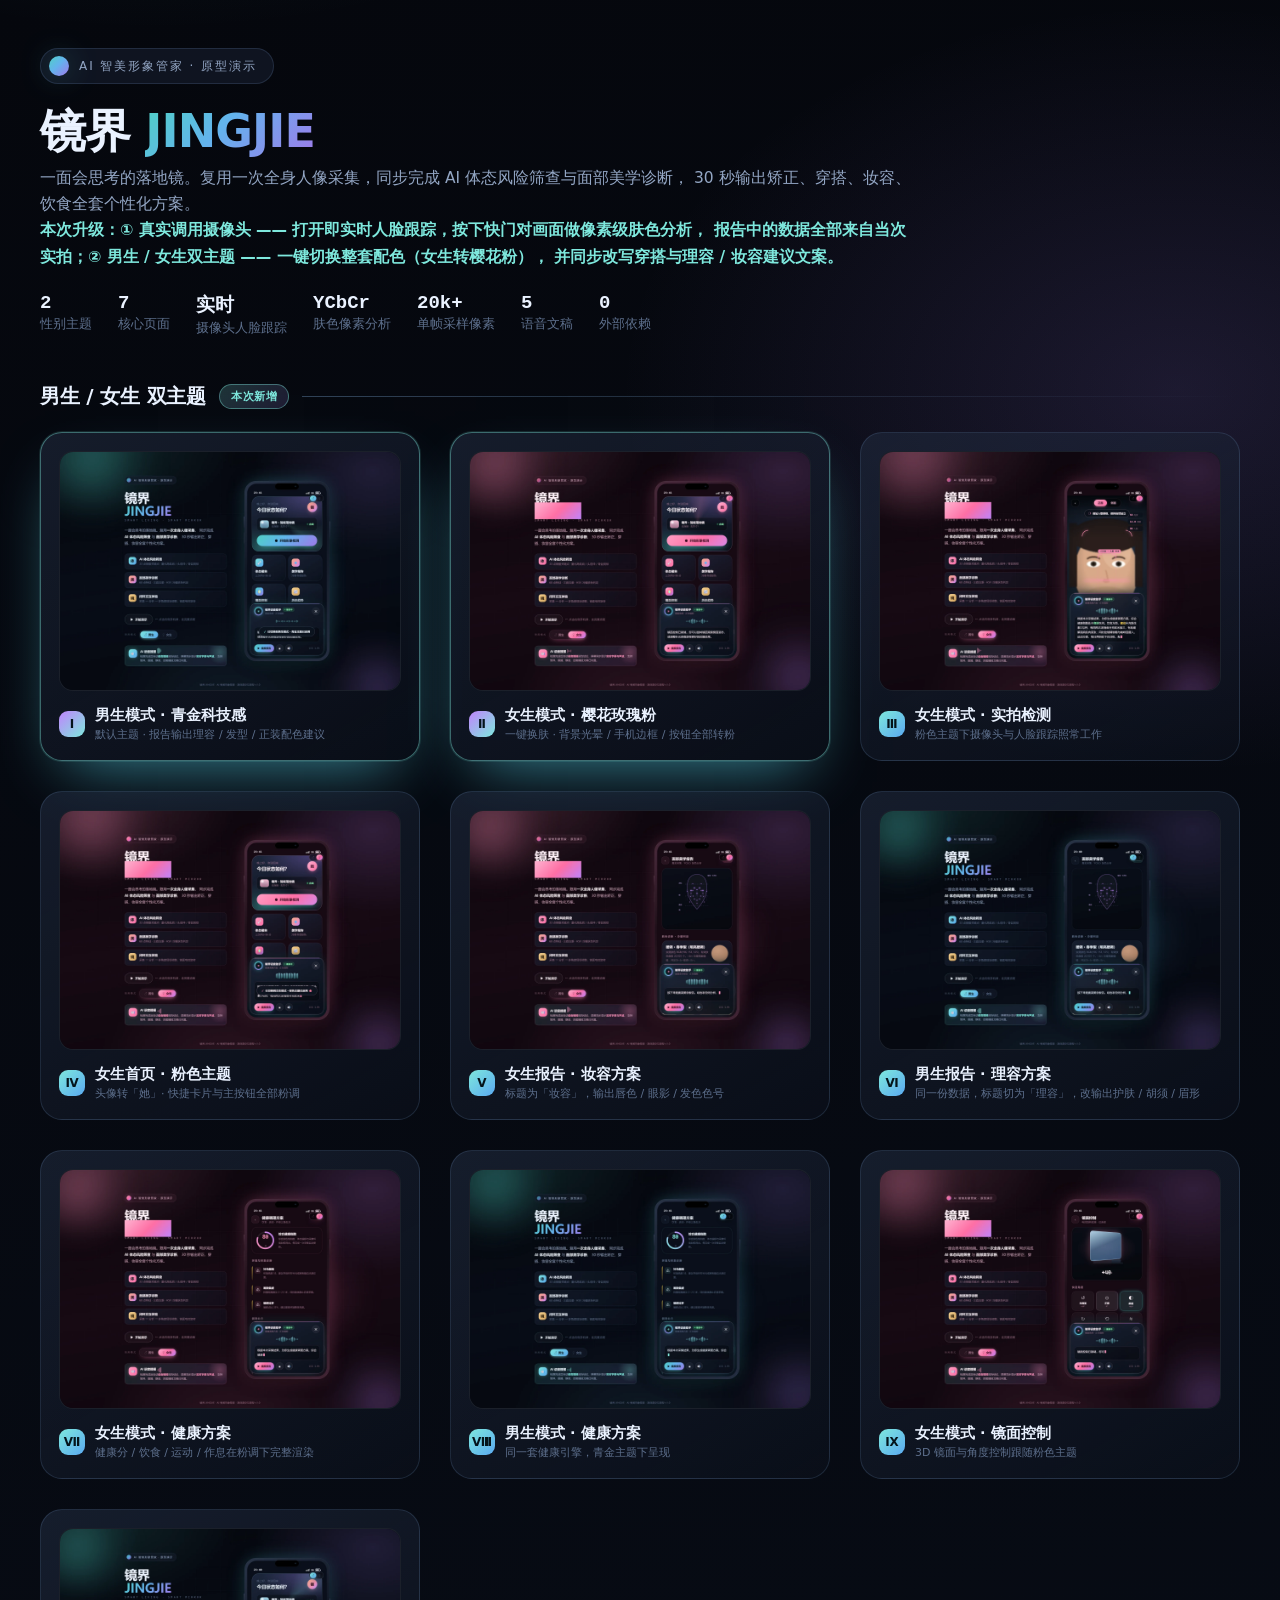
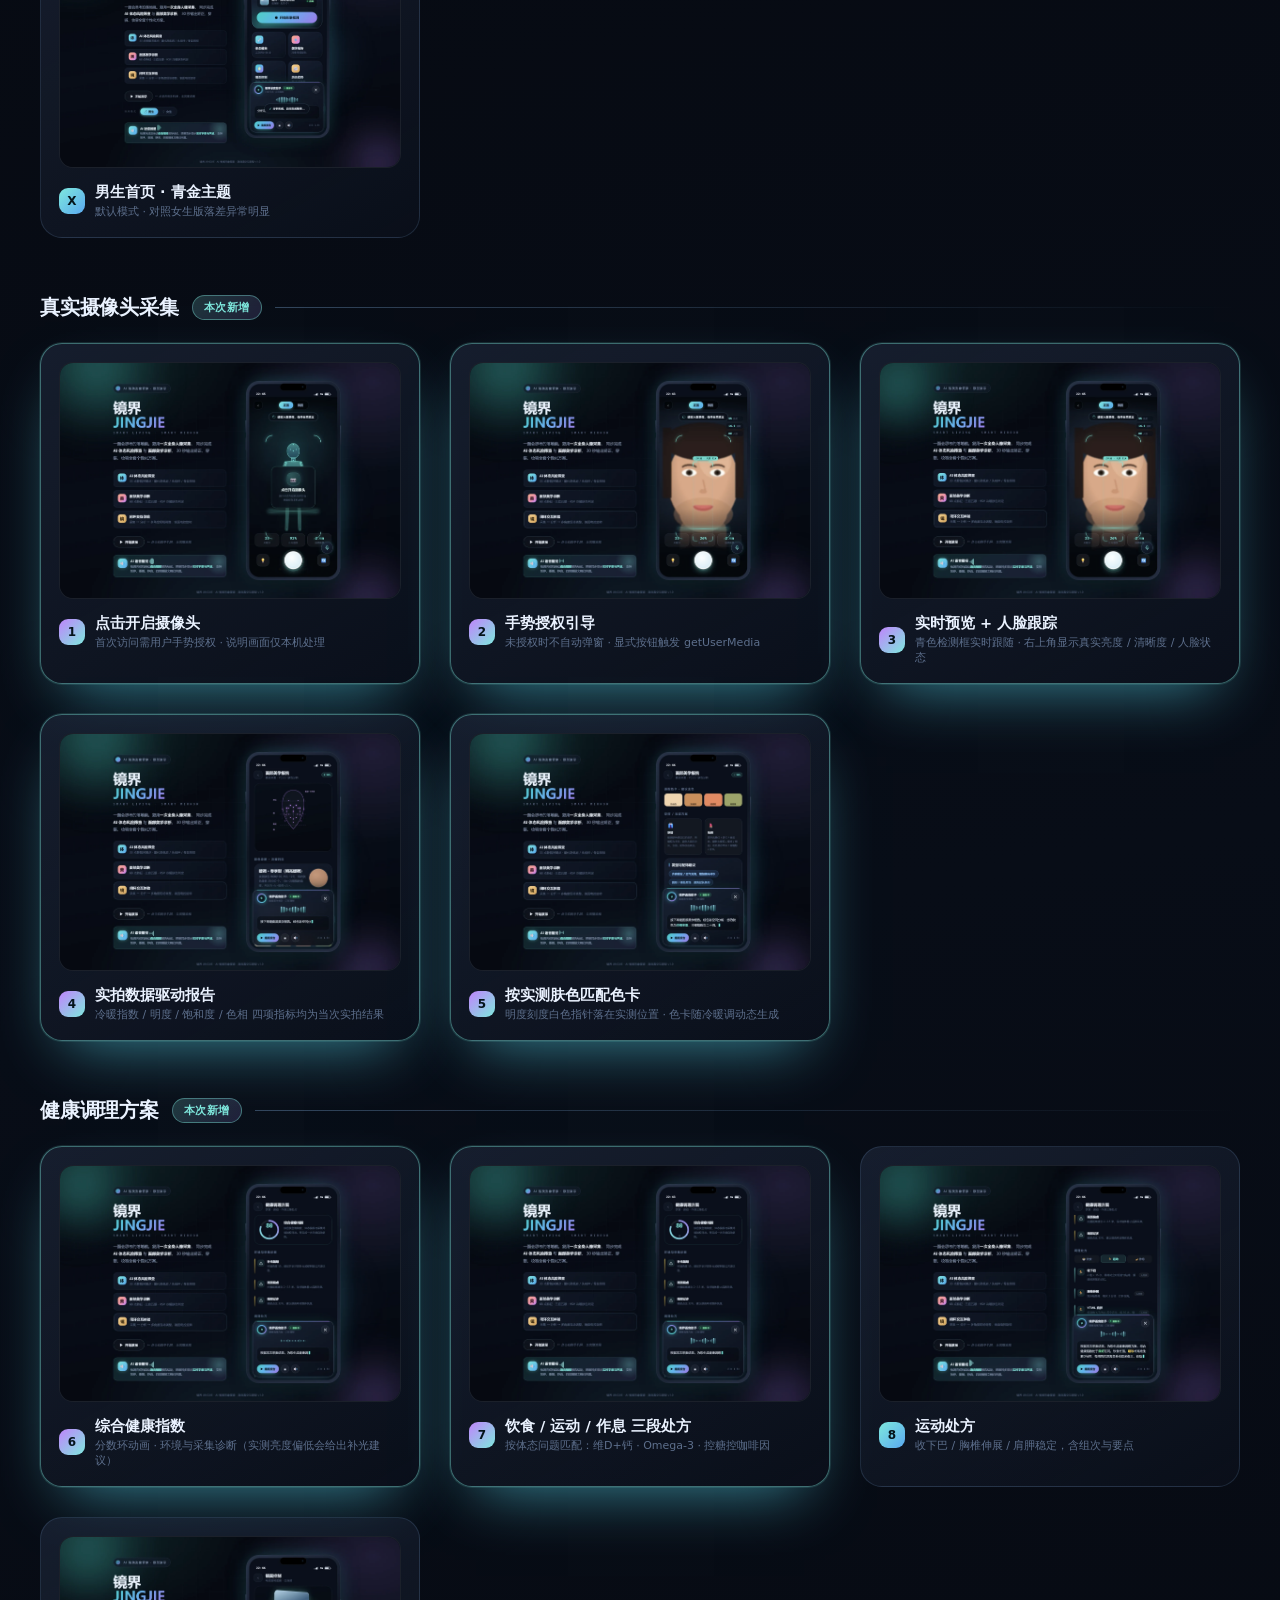
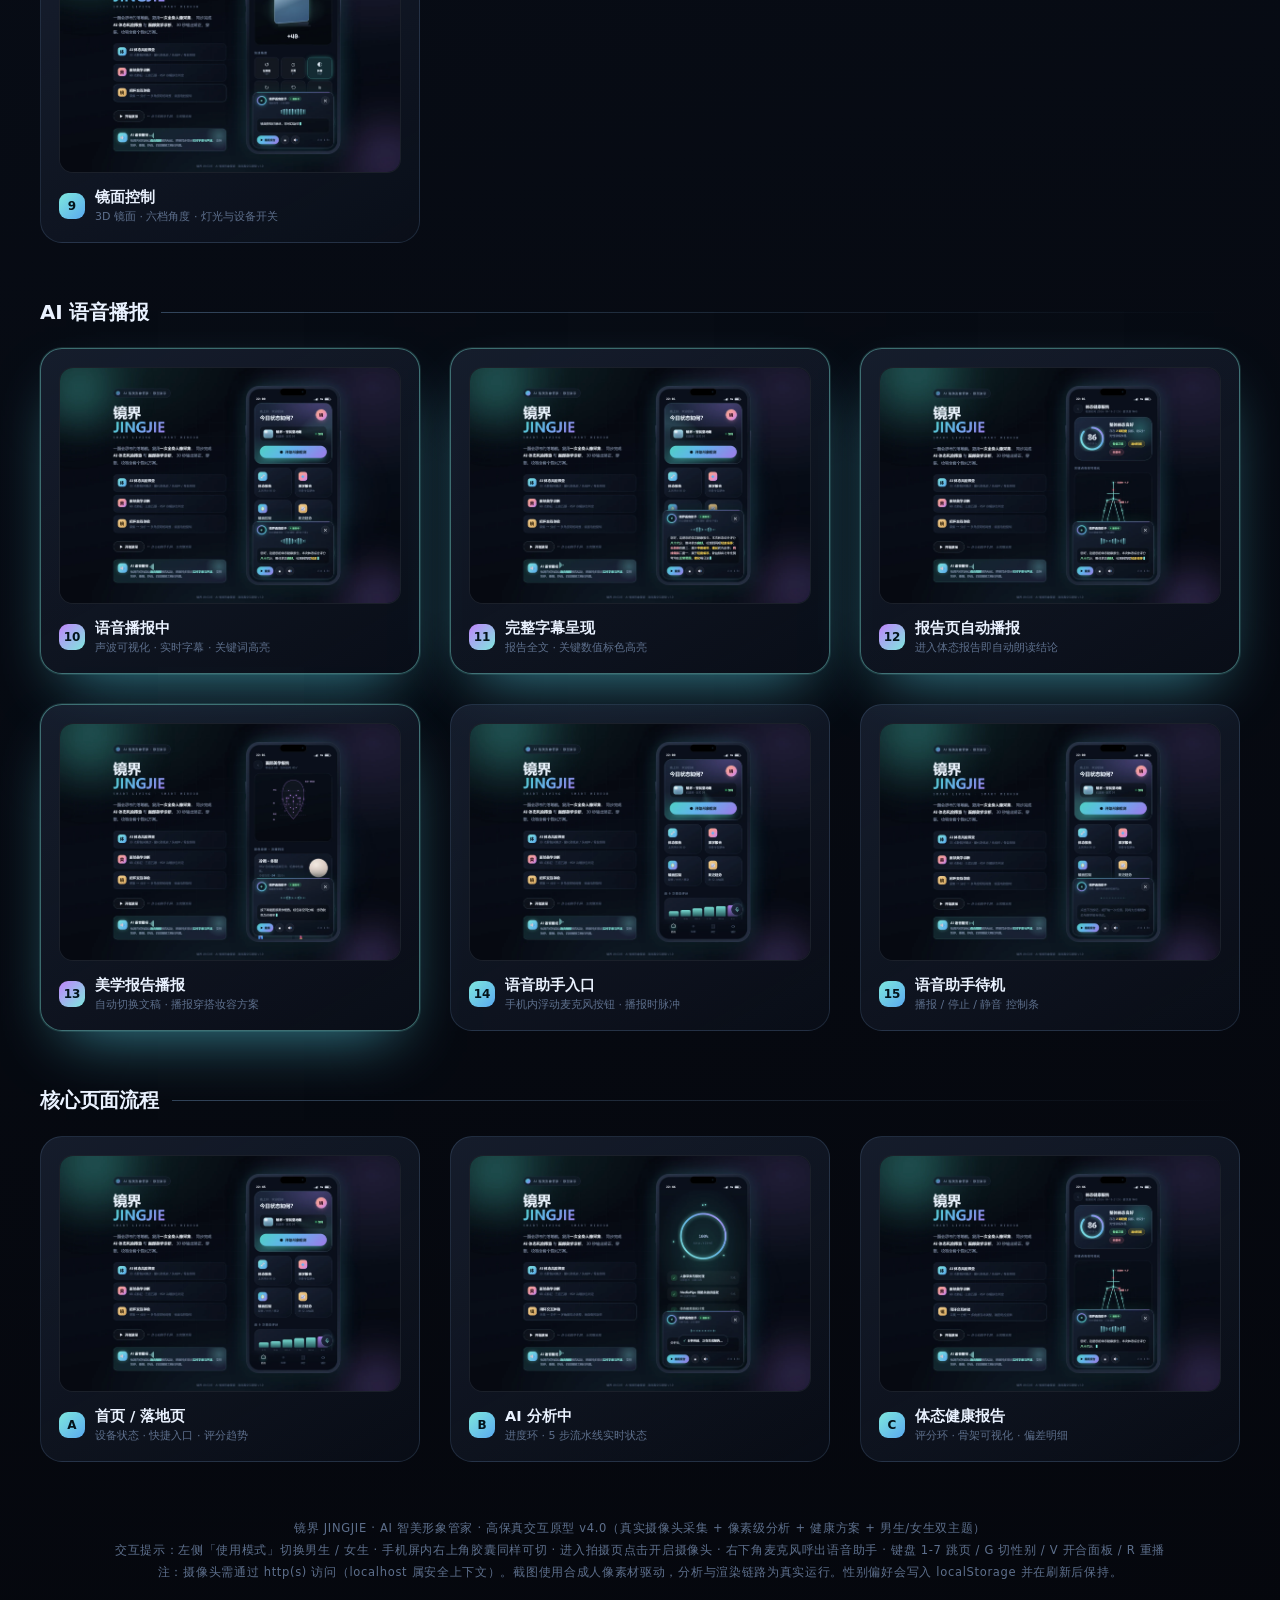
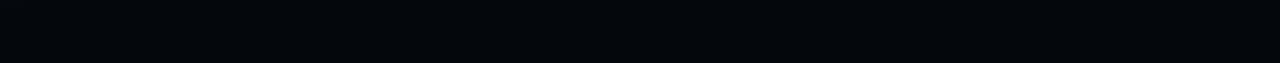
==== gallery.html @ ba822d3a "docs: 演示截图总览与无头测试素材 - 新增 gallery.html 演示截图总览页（含双主题板块） - 收录 28 张 WebP 演示截图（1445x1000 / 1600x1120，q88 " ====
<!DOCTYPE html>
<html lang="zh-CN">
<head>
<meta charset="UTF-8">
<title>镜界 JINGJIE · 演示原型总览</title>
<style>
  :root{
    --bg:#05070d; --surf:rgba(20,27,42,.7); --bd:rgba(150,200,255,.14);
    --txt:#eaf2ff; --dim:#93a6c4; --mute:#5d6f8c;
  }
  *{margin:0;padding:0;box-sizing:border-box}
  body{
    font-family:"PingFang SC","HarmonyOS Sans SC","Microsoft YaHei",system-ui,sans-serif;
    background:
      radial-gradient(1100px 700px at 12% -8%, rgba(79,209,197,.14), transparent 60%),
      radial-gradient(900px 620px at 92% 8%, rgba(159,122,234,.15), transparent 62%),
      linear-gradient(170deg,#05070d,#080d17 52%,#05070d);
    color:var(--txt); min-height:100vh; padding:48px 40px 80px;
    -webkit-font-smoothing:antialiased;
  }
  header{max-width:1560px;margin:0 auto 46px}
  .tag{display:inline-flex;align-items:center;gap:10px;padding:7px 16px 7px 8px;
    border:1px solid var(--bd);border-radius:100px;background:var(--surf);
    font-size:12px;letter-spacing:.16em;color:var(--dim);margin-bottom:22px}
  .tag i{width:20px;height:20px;border-radius:50%;
    background:linear-gradient(135deg,#4fd1c5,#63b3ed 45%,#9f7aea);
    box-shadow:0 0 30px -4px rgba(83,200,220,.8)}
  h1{font-size:46px;font-weight:800;letter-spacing:-.02em;line-height:1.1;margin-bottom:8px}
  h1 em{font-style:normal;background:linear-gradient(135deg,#4fd1c5,#63b3ed 45%,#9f7aea);
    -webkit-background-clip:text;background-clip:text;-webkit-text-fill-color:transparent}
  .sub{color:var(--dim);font-size:15.5px;line-height:1.7;max-width:880px}
  .sub b{color:#7ee8dd}
  .meta{display:flex;gap:26px;margin-top:22px;flex-wrap:wrap}
  .meta div{font-size:12.5px;color:var(--mute)}
  .meta b{display:block;font-size:19px;color:var(--txt);font-weight:700;margin-bottom:2px;
    font-family:ui-monospace,monospace}
  .sec{max-width:1560px;margin:0 auto 22px;display:flex;align-items:center;gap:13px}
  .sec h2{font-size:20px;font-weight:750;letter-spacing:-.01em;white-space:nowrap}
  .sec .ln{flex:1;height:1px;background:linear-gradient(90deg,rgba(150,200,255,.3),transparent)}
  .sec .bdg{font-size:11px;font-weight:700;padding:4px 11px;border-radius:100px;
    background:linear-gradient(135deg,rgba(126,232,221,.2),rgba(159,122,234,.16));
    border:1px solid rgba(126,232,221,.4);color:#7ee8dd;letter-spacing:.05em}
  .grid{max-width:1560px;margin:0 auto;display:grid;
    grid-template-columns:repeat(auto-fill,minmax(300px,1fr));gap:30px}
  .grid.voice{margin-bottom:56px}
  .item{background:linear-gradient(150deg,rgba(32,42,62,.6),rgba(14,20,33,.42));
    border:1px solid var(--bd);border-radius:22px;padding:18px;
    transition:all .45s cubic-bezier(.22,1,.36,1)}
  .item:hover{transform:translateY(-5px);border-color:rgba(170,220,255,.34);
    box-shadow:0 26px 60px -24px rgba(83,200,220,.6)}
  .item.hot{border-color:rgba(126,232,221,.42);
    box-shadow:0 0 0 1px rgba(126,232,221,.12), 0 26px 60px -26px rgba(83,200,220,.7)}
  .shot{border-radius:14px;overflow:hidden;background:#0a0f1a;border:1px solid rgba(255,255,255,.07)}
  .shot img{display:block;width:100%;height:auto}
  .cap{display:flex;align-items:center;gap:10px;margin-top:15px}
  .num{width:26px;height:26px;border-radius:9px;display:grid;place-items:center;
    font-size:12px;font-weight:800;background:linear-gradient(135deg,#7ee8dd,#5aa9f0);color:#04141b;flex:none}
  .item.hot .num{background:linear-gradient(135deg,#c084fc,#7ee8dd)}
  .cap .t{font-size:14.5px;font-weight:700}
  .cap .d{font-size:11px;color:var(--mute);margin-top:2px}
  footer{max-width:1560px;margin:56px auto 0;text-align:center;color:var(--mute);
    font-size:11.5px;letter-spacing:.06em;line-height:1.9}
</style>
</head>
<body>
<header>
  <div class="tag"><i></i>AI 智美形象管家 · 原型演示</div>
  <h1>镜界 <em>JINGJIE</em></h1>
  <p class="sub">一面会思考的落地镜。复用一次全身人像采集，同步完成 AI 体态风险筛查与面部美学诊断，
  30 秒输出矫正、穿搭、妆容、饮食全套个性化方案。<br>
  <b>本次升级：① 真实调用摄像头 —— 打开即实时人脸跟踪，按下快门对画面做像素级肤色分析，
  报告中的数据全部来自当次实拍；② 男生 / 女生双主题 —— 一键切换整套配色（女生转樱花粉），
  并同步改写穿搭与理容 / 妆容建议文案。</b></p>
  <div class="meta">
    <div><b>2</b>性别主题</div>
    <div><b>7</b>核心页面</div>
    <div><b>实时</b>摄像头人脸跟踪</div>
    <div><b>YCbCr</b>肤色像素分析</div>
    <div><b>20k+</b>单帧采样像素</div>
    <div><b>5</b>语音文稿</div>
    <div><b>0</b>外部依赖</div>
  </div>
</header>

<div class="sec">
  <h2>男生 / 女生 双主题</h2>
  <span class="bdg">本次新增</span>
  <div class="ln"></div>
</div>
<div class="grid voice">
  <div class="item hot"><div class="shot"><img src="shots/29_male_full_ui.webp" alt="男生模式"></div>
    <div class="cap"><div class="num">Ⅰ</div><div><div class="t">男生模式 · 青金科技感</div><div class="d">默认主题 · 报告输出理容 / 发型 / 正装配色建议</div></div></div></div>

  <div class="item hot"><div class="shot"><img src="shots/28_female_full_ui.webp" alt="女生模式"></div>
    <div class="cap"><div class="num">Ⅱ</div><div><div class="t">女生模式 · 樱花玫瑰粉</div><div class="d">一键换肤 · 背景光晕 / 手机边框 / 按钮全部转粉</div></div></div></div>

  <div class="item"><div class="shot"><img src="shots/24_female_capture.webp" alt="女生拍摄页"></div>
    <div class="cap"><div class="num">Ⅲ</div><div><div class="t">女生模式 · 实拍检测</div><div class="d">粉色主题下摄像头与人脸跟踪照常工作</div></div></div></div>

  <div class="item"><div class="shot"><img src="shots/23_female_home.webp" alt="女生首页"></div>
    <div class="cap"><div class="num">Ⅳ</div><div><div class="t">女生首页 · 粉色主题</div><div class="d">头像转「她」· 快捷卡片与主按钮全部粉调</div></div></div></div>

  <div class="item"><div class="shot"><img src="shots/25_female_face_report.webp" alt="女生美学报告"></div>
    <div class="cap"><div class="num">Ⅴ</div><div><div class="t">女生报告 · 妆容方案</div><div class="d">标题为「妆容」，输出唇色 / 眼影 / 发色色号</div></div></div></div>

  <div class="item"><div class="shot"><img src="shots/21_male_face_report.webp" alt="男生美学报告"></div>
    <div class="cap"><div class="num">Ⅵ</div><div><div class="t">男生报告 · 理容方案</div><div class="d">同一份数据，标题切为「理容」，改输出护肤 / 胡须 / 眉形</div></div></div></div>

  <div class="item"><div class="shot"><img src="shots/26_female_health.webp" alt="女生健康方案"></div>
    <div class="cap"><div class="num">Ⅶ</div><div><div class="t">女生模式 · 健康方案</div><div class="d">健康分 / 饮食 / 运动 / 作息在粉调下完整渲染</div></div></div></div>

  <div class="item"><div class="shot"><img src="shots/22_male_health.webp" alt="男生健康方案"></div>
    <div class="cap"><div class="num">Ⅷ</div><div><div class="t">男生模式 · 健康方案</div><div class="d">同一套健康引擎，青金主题下呈现</div></div></div></div>

  <div class="item"><div class="shot"><img src="shots/27_female_mirror.webp" alt="女生镜面控制"></div>
    <div class="cap"><div class="num">Ⅸ</div><div><div class="t">女生模式 · 镜面控制</div><div class="d">3D 镜面与角度控制跟随粉色主题</div></div></div></div>

  <div class="item"><div class="shot"><img src="shots/20_male_home.webp" alt="男生首页"></div>
    <div class="cap"><div class="num">Ⅹ</div><div><div class="t">男生首页 · 青金主题</div><div class="d">默认模式 · 对照女生版落差异常明显</div></div></div></div>
</div>

<div class="sec">
  <h2>真实摄像头采集</h2>
  <span class="bdg">本次新增</span>
  <div class="ln"></div>
</div>
<div class="grid voice">
  <div class="item hot"><div class="shot"><img src="shots/02_capture_idle.webp" alt="待开启摄像头"></div>
    <div class="cap"><div class="num">1</div><div><div class="t">点击开启摄像头</div><div class="d">首次访问需用户手势授权 · 说明画面仅本机处理</div></div></div></div>

  <div class="item hot"><div class="shot"><img src="shots/02b_capture_start.webp" alt="授权入口状态"></div>
    <div class="cap"><div class="num">2</div><div><div class="t">手势授权引导</div><div class="d">未授权时不自动弹窗 · 显式按钮触发 getUserMedia</div></div></div></div>

  <div class="item hot"><div class="shot"><img src="shots/03_capture_live.webp" alt="实时预览"></div>
    <div class="cap"><div class="num">3</div><div><div class="t">实时预览 + 人脸跟踪</div><div class="d">青色检测框实时跟随 · 右上角显示真实亮度 / 清晰度 / 人脸状态</div></div></div></div>

  <div class="item hot"><div class="shot"><img src="shots/06_report_face.webp" alt="实拍分析结果"></div>
    <div class="cap"><div class="num">4</div><div><div class="t">实拍数据驱动报告</div><div class="d">冷暖指数 / 明度 / 饱和度 / 色相 四项指标均为当次实拍结果</div></div></div></div>

  <div class="item hot"><div class="shot"><img src="shots/07_report_face_colors.webp" alt="动态色卡"></div>
    <div class="cap"><div class="num">5</div><div><div class="t">按实测肤色匹配色卡</div><div class="d">明度刻度白色指针落在实测位置 · 色卡随冷暖调动态生成</div></div></div></div>
</div>

<div class="sec">
  <h2>健康调理方案</h2>
  <span class="bdg">本次新增</span>
  <div class="ln"></div>
</div>
<div class="grid voice">
  <div class="item hot"><div class="shot"><img src="shots/08_health_diet.webp" alt="健康总分"></div>
    <div class="cap"><div class="num">6</div><div><div class="t">综合健康指数</div><div class="d">分数环动画 · 环境与采集诊断（实测亮度偏低会给出补光建议）</div></div></div></div>

  <div class="item hot"><div class="shot"><img src="shots/08b_health_diet_list.webp" alt="饮食处方"></div>
    <div class="cap"><div class="num">7</div><div><div class="t">饮食 / 运动 / 作息 三段处方</div><div class="d">按体态问题匹配：维D+钙 · Omega-3 · 控糖控咖啡因</div></div></div></div>
  <div class="item"><div class="shot"><img src="shots/10_health_move.webp" alt="运动处方"></div>
    <div class="cap"><div class="num">8</div><div><div class="t">运动处方</div><div class="d">收下巴 / 胸椎伸展 / 肩胛稳定，含组次与要点</div></div></div></div>

  <div class="item"><div class="shot"><img src="shots/12_mirror.webp" alt="镜面控制"></div>
    <div class="cap"><div class="num">9</div><div><div class="t">镜面控制</div><div class="d">3D 镜面 · 六档角度 · 灯光与设备开关</div></div></div></div>
</div>

<div class="sec">
  <h2>AI 语音播报</h2>
  <div class="ln"></div>
</div>
<div class="grid voice">
  <div class="item hot"><div class="shot"><img src="shots/11_voice_speaking.webp" alt="语音播报中"></div>
    <div class="cap"><div class="num">10</div><div><div class="t">语音播报中</div><div class="d">声波可视化 · 实时字幕 · 关键词高亮</div></div></div></div>

  <div class="item hot"><div class="shot"><img src="shots/12_voice_caption_full.webp" alt="完整字幕"></div>
    <div class="cap"><div class="num">11</div><div><div class="t">完整字幕呈现</div><div class="d">报告全文 · 关键数值标色高亮</div></div></div></div>

  <div class="item hot"><div class="shot"><img src="shots/13_report_with_voice.webp" alt="报告页语音"></div>
    <div class="cap"><div class="num">12</div><div><div class="t">报告页自动播报</div><div class="d">进入体态报告即自动朗读结论</div></div></div></div>

  <div class="item hot"><div class="shot"><img src="shots/14_face_with_voice.webp" alt="美学语音"></div>
    <div class="cap"><div class="num">13</div><div><div class="t">美学报告播报</div><div class="d">自动切换文稿 · 播报穿搭妆容方案</div></div></div></div>

  <div class="item"><div class="shot"><img src="shots/09_home_voice_fab.webp" alt="语音入口"></div>
    <div class="cap"><div class="num">14</div><div><div class="t">语音助手入口</div><div class="d">手机内浮动麦克风按钮 · 播报时脉冲</div></div></div></div>

  <div class="item"><div class="shot"><img src="shots/10_voice_idle.webp" alt="语音待机"></div>
    <div class="cap"><div class="num">15</div><div><div class="t">语音助手待机</div><div class="d">播报 / 停止 / 静音 控制条</div></div></div></div>
</div>

<div class="sec">
  <h2>核心页面流程</h2>
  <div class="ln"></div>
</div>
<div class="grid">
  <div class="item"><div class="shot"><img src="shots/01_home.webp" alt="首页"></div>
    <div class="cap"><div class="num">A</div><div><div class="t">首页 / 落地页</div><div class="d">设备状态 · 快捷入口 · 评分趋势</div></div></div></div>

  <div class="item"><div class="shot"><img src="shots/04_analyze.webp" alt="分析中"></div>
    <div class="cap"><div class="num">B</div><div><div class="t">AI 分析中</div><div class="d">进度环 · 5 步流水线实时状态</div></div></div></div>

  <div class="item"><div class="shot"><img src="shots/05_report_pose.webp" alt="体态报告"></div>
    <div class="cap"><div class="num">C</div><div><div class="t">体态健康报告</div><div class="d">评分环 · 骨架可视化 · 偏差明细</div></div></div></div>
</div>

<footer>镜界 JINGJIE · AI 智美形象管家 · 高保真交互原型 v4.0（真实摄像头采集 + 像素级分析 + 健康方案 + 男生/女生双主题）<br>
交互提示：左侧「使用模式」切换男生 / 女生 · 手机屏内右上角胶囊同样可切 · 进入拍摄页点击开启摄像头 · 右下角麦克风呼出语音助手 · 键盘 1-7 跳页 / G 切性别 / V 开合面板 / R 重播<br>
注：摄像头需通过 http(s) 访问（localhost 属安全上下文）。截图使用合成人像素材驱动，分析与渲染链路为真实运行。性别偏好会写入 localStorage 并在刷新后保持。</footer>
</body>
</html>
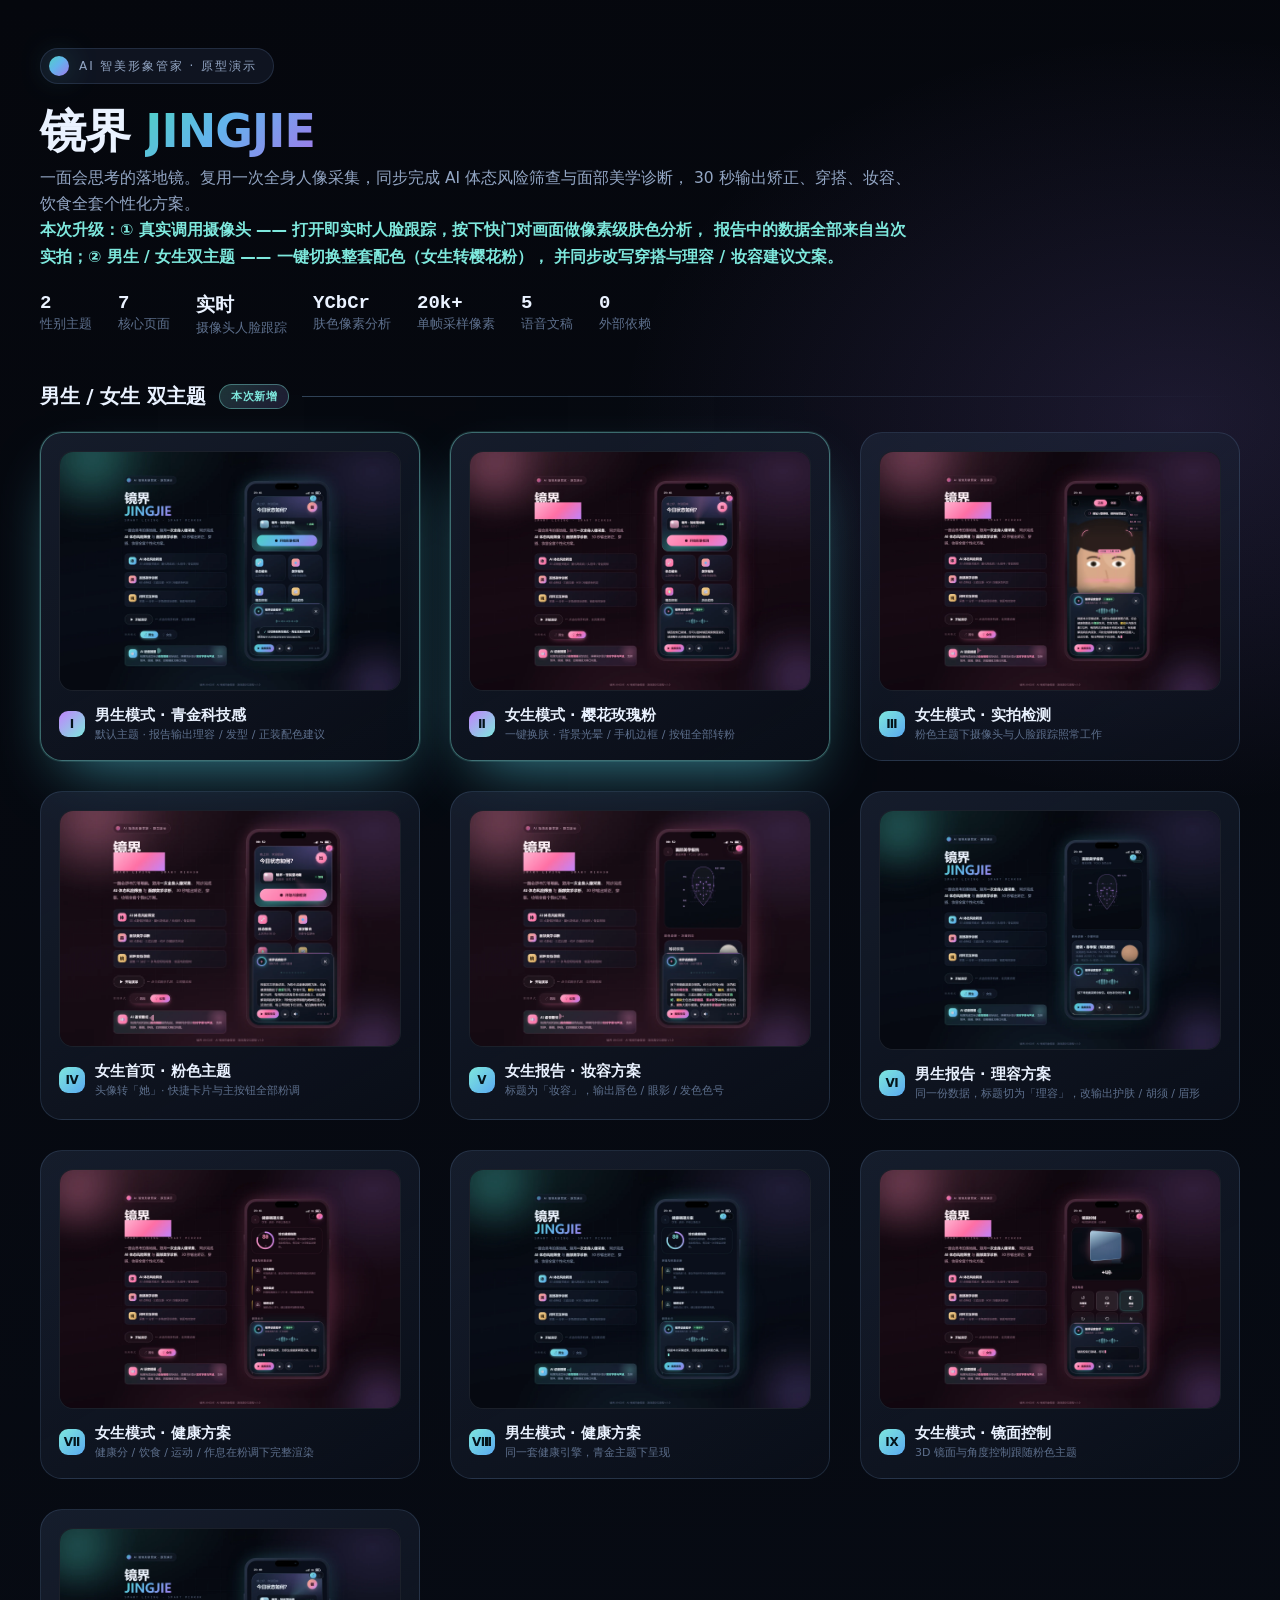
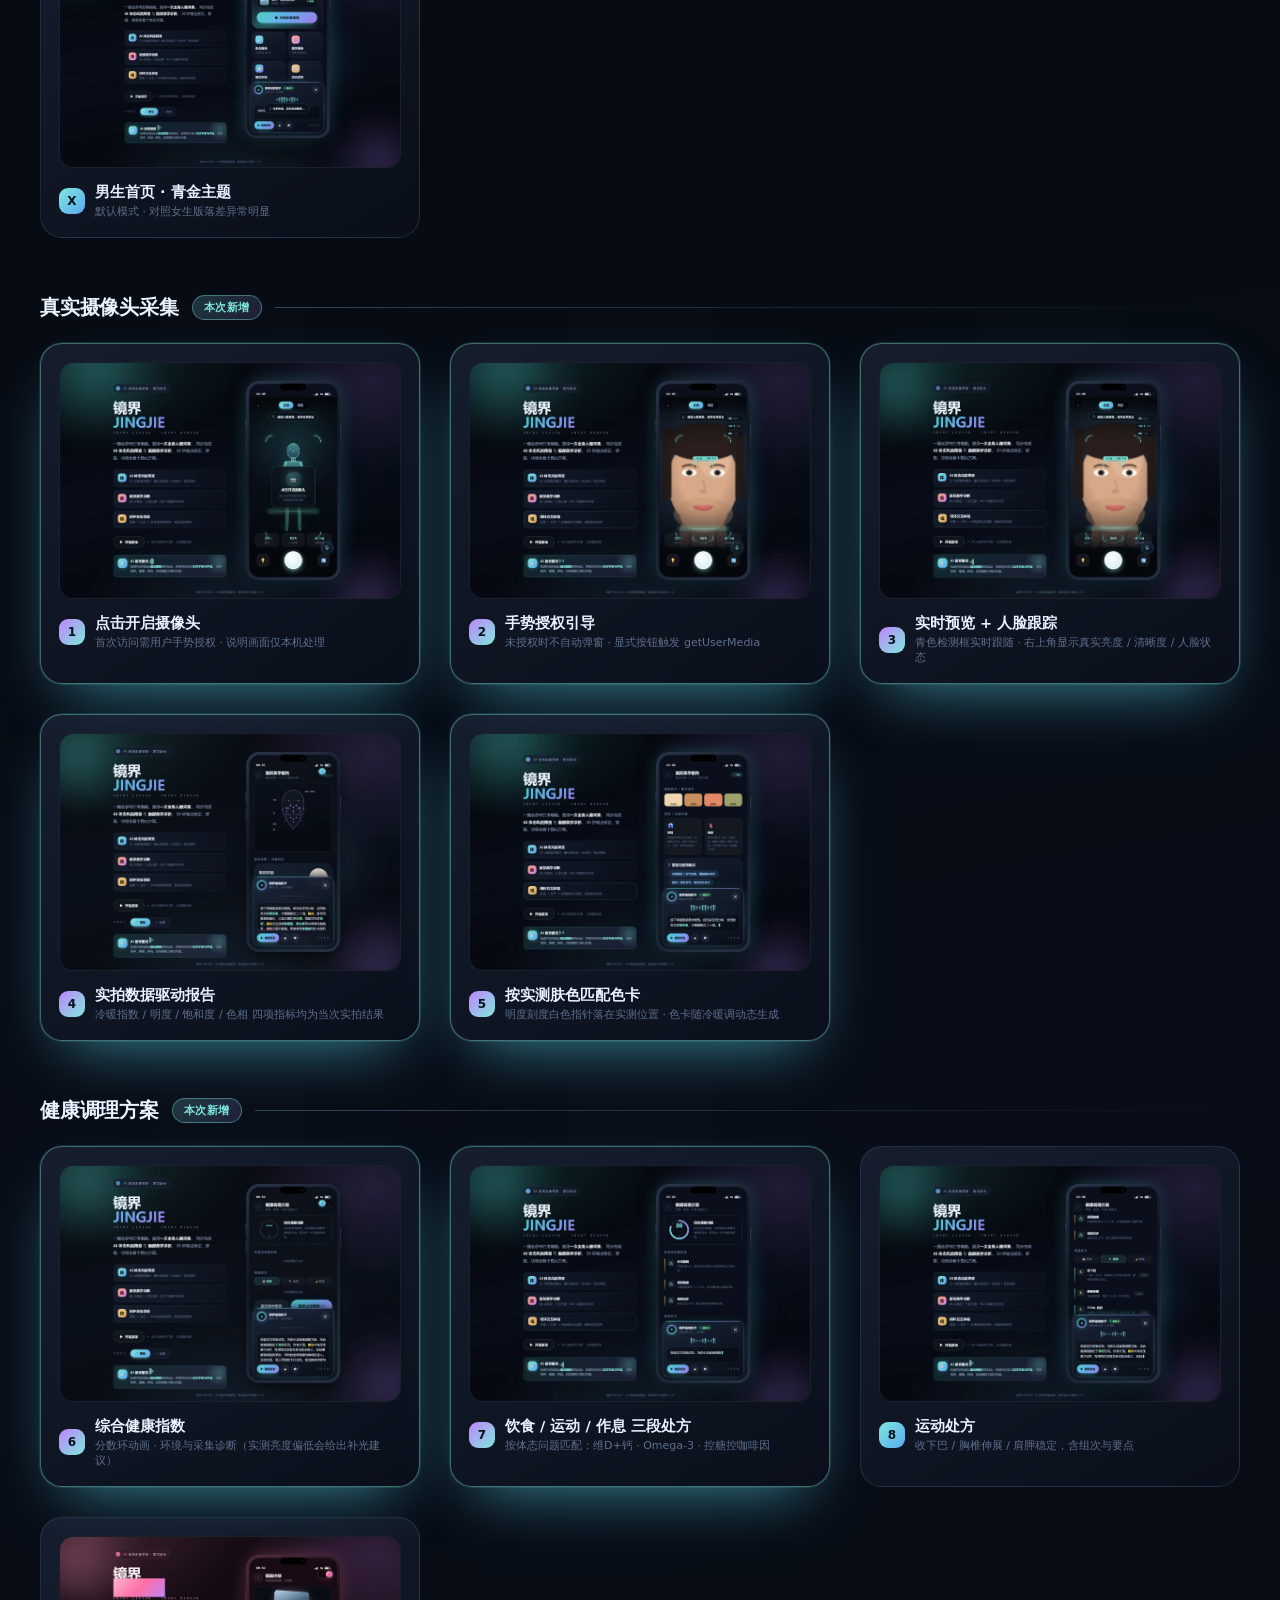
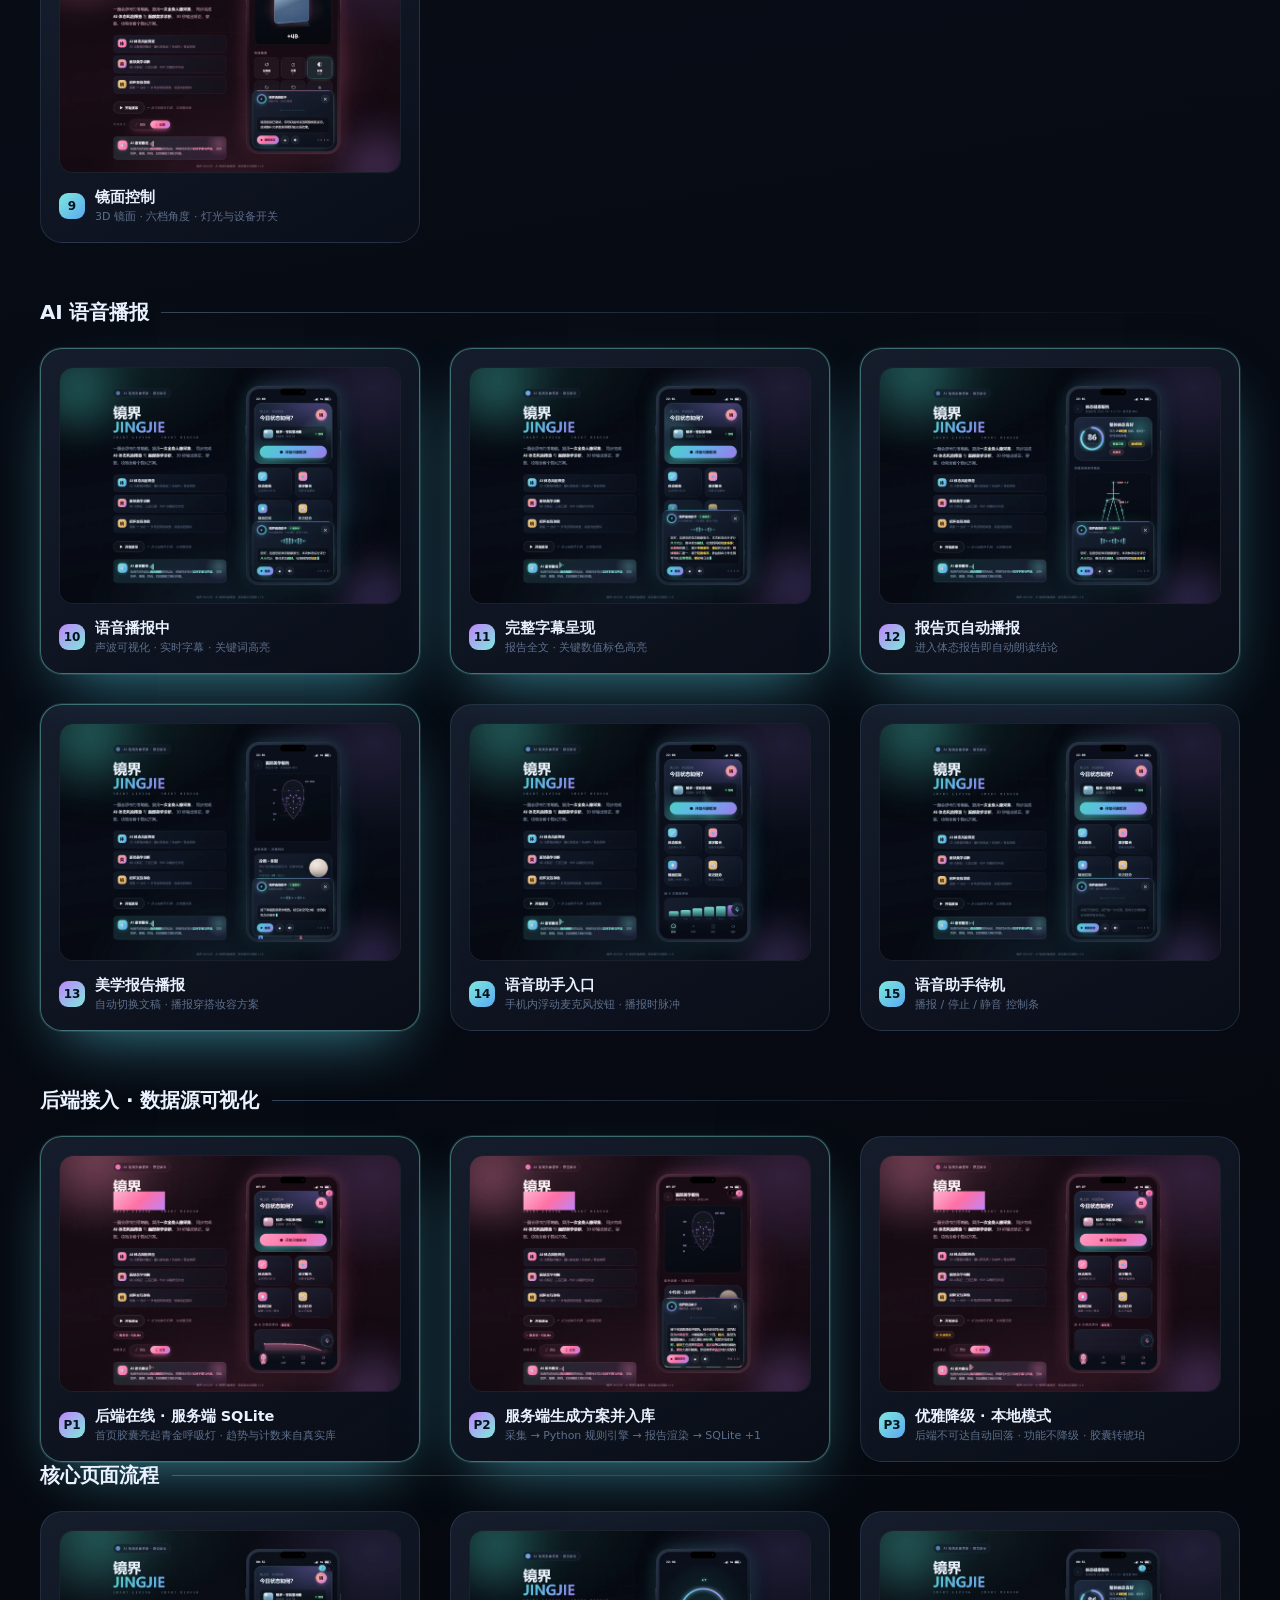
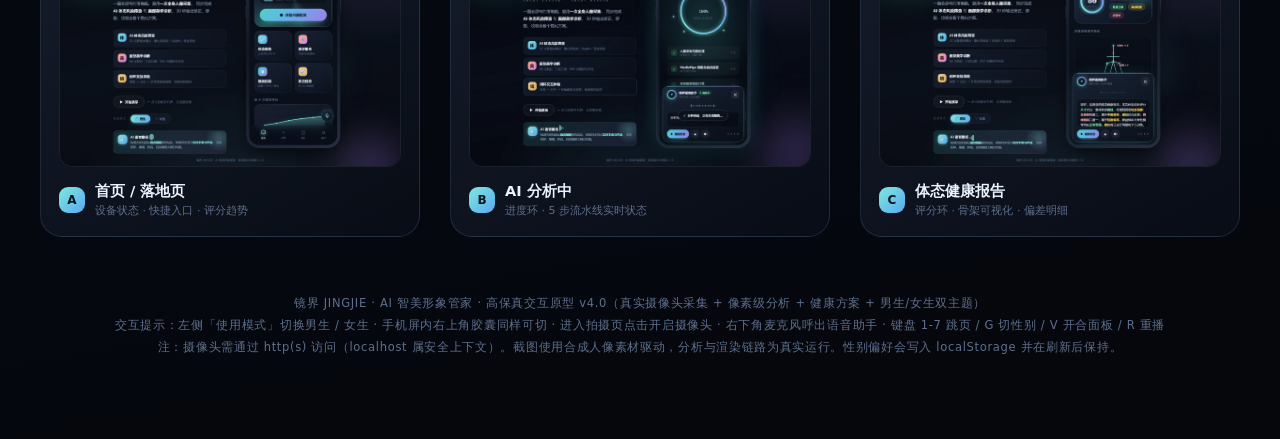
==== commit 54767655: "docs: README/gallery 补充后端服务说明与验收数据（v6.0） - README 新增「后端服务」章节：架构分层、API 一览、优雅降级对照表 - 快速开始改为 python ser" ====
--- a/gallery.html
+++ b/gallery.html
@@ -184,6 +184,21 @@
 </div>
 
 <div class="sec">
+  <h2>后端接入 · 数据源可视化</h2>
+  <div class="ln"></div>
+</div>
+<div class="grid">
+  <div class="item hot"><div class="shot"><img src="shots/60_backend_online.webp" alt="后端在线"></div>
+    <div class="cap"><div class="num">P1</div><div><div class="t">后端在线 · 服务端 SQLite</div><div class="d">首页胶囊亮起青金呼吸灯 · 趋势与计数来自真实库</div></div></div></div>
+
+  <div class="item hot"><div class="shot"><img src="shots/62_capture_server_plan.webp" alt="服务端方案"></div>
+    <div class="cap"><div class="num">P2</div><div><div class="t">服务端生成方案并入库</div><div class="d">采集 → Python 规则引擎 → 报告渲染 → SQLite +1</div></div></div></div>
+
+  <div class="item"><div class="shot"><img src="shots/61_backend_offline.webp" alt="本地模式"></div>
+    <div class="cap"><div class="num">P3</div><div><div class="t">优雅降级 · 本地模式</div><div class="d">后端不可达自动回落 · 功能不降级 · 胶囊转琥珀</div></div></div></div>
+</div>
+
+<div class="sec">
   <h2>核心页面流程</h2>
   <div class="ln"></div>
 </div>
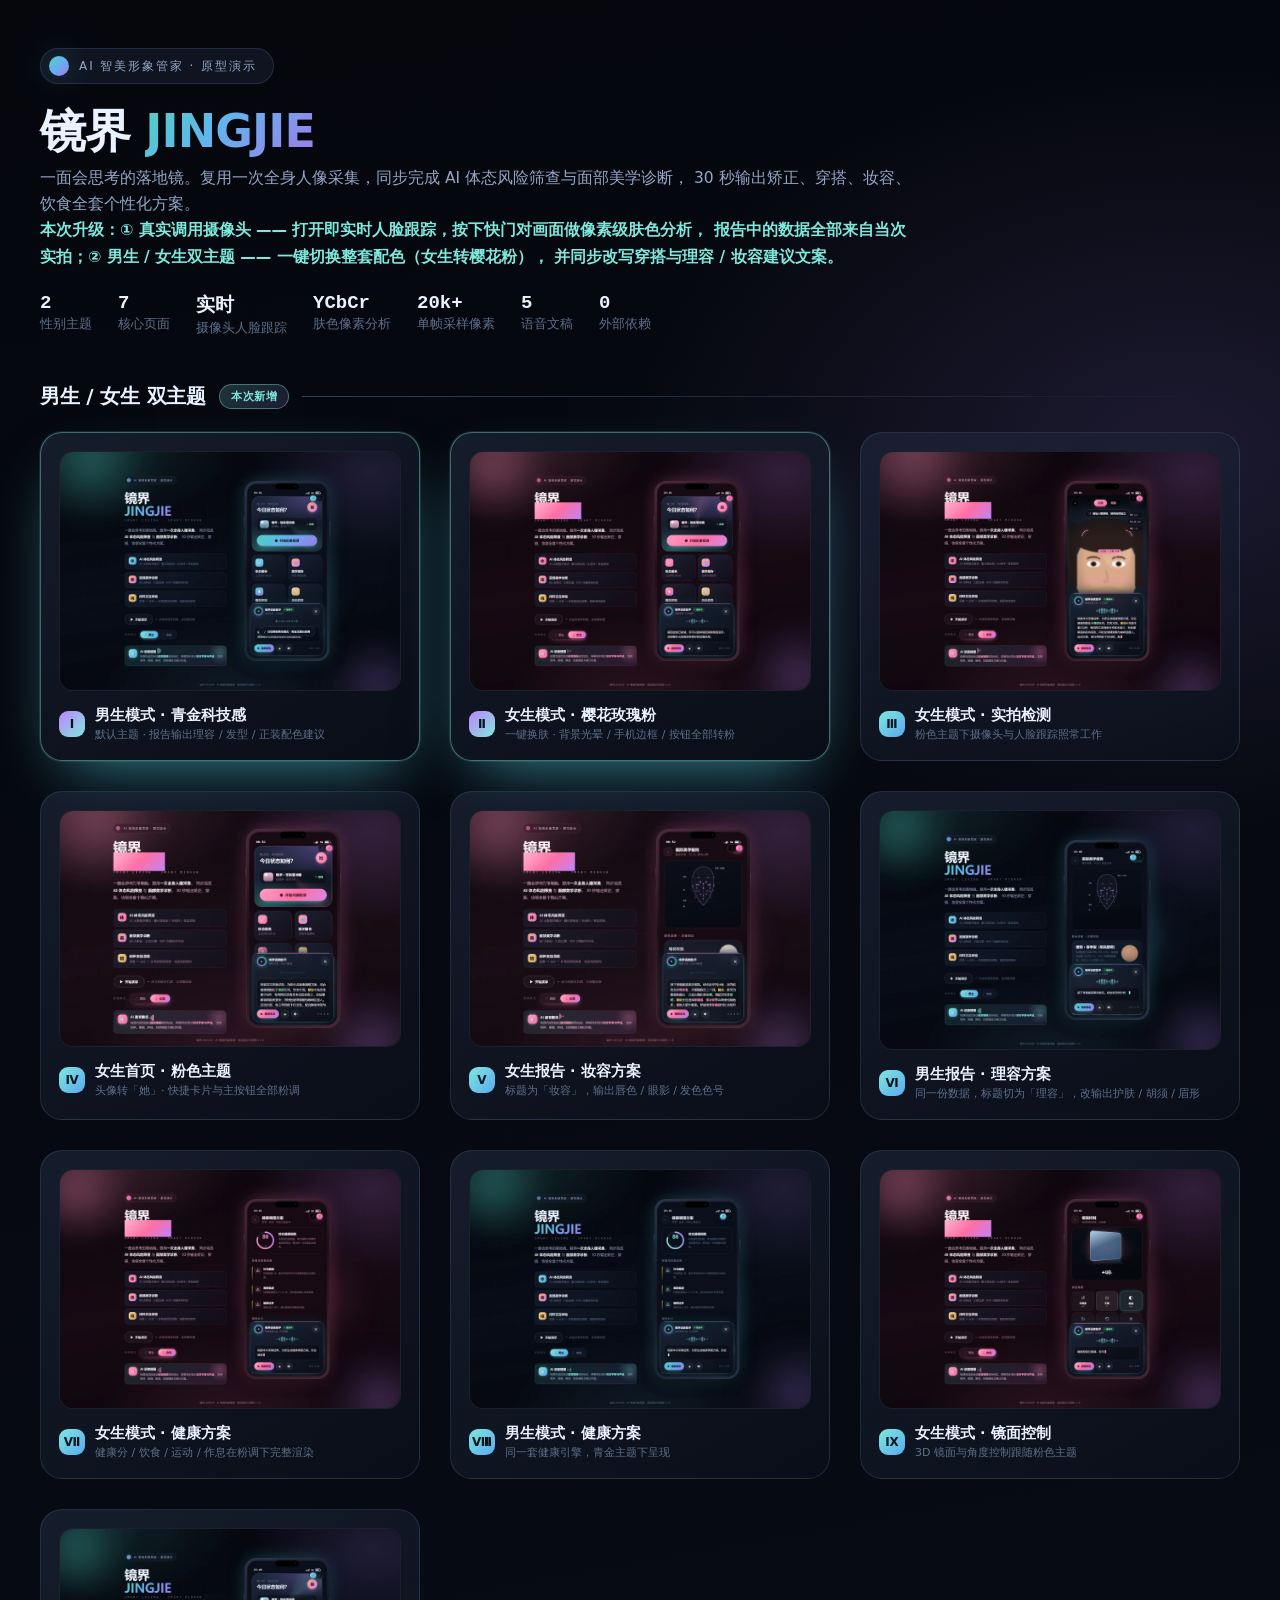
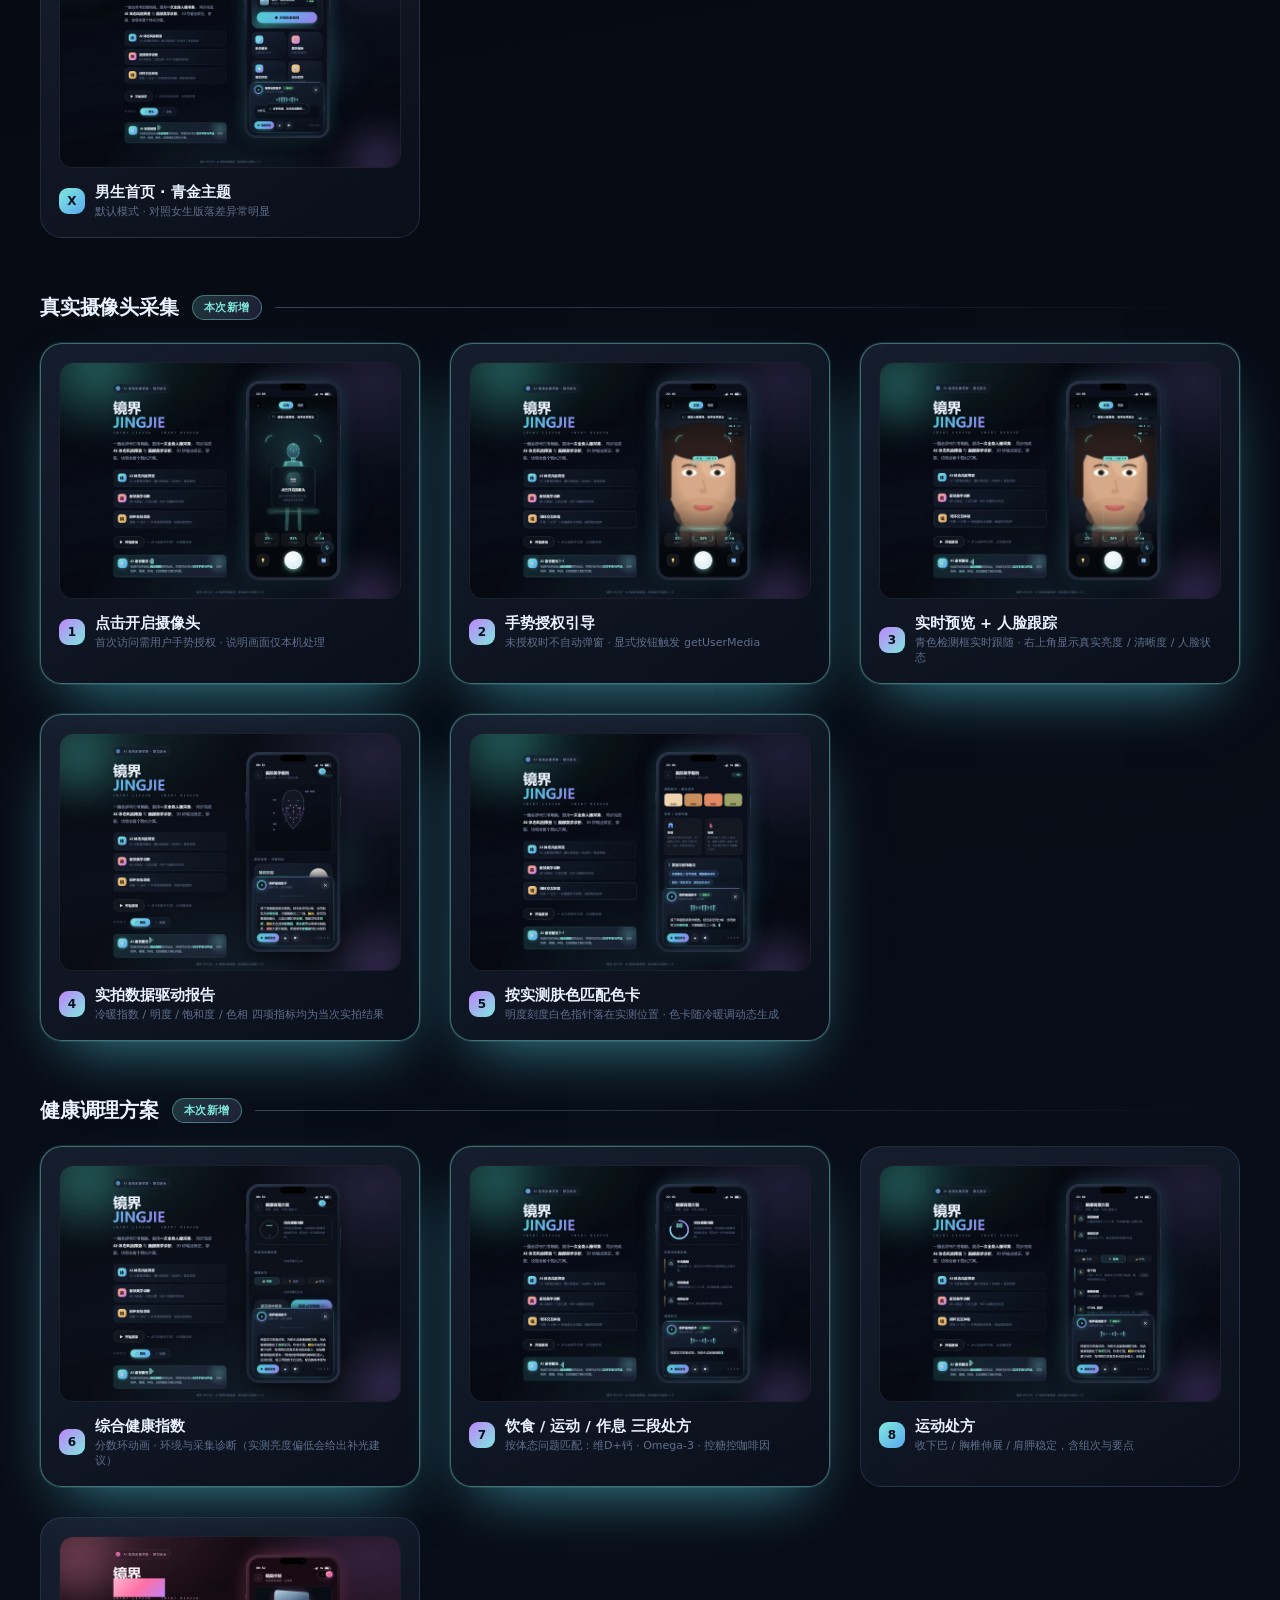
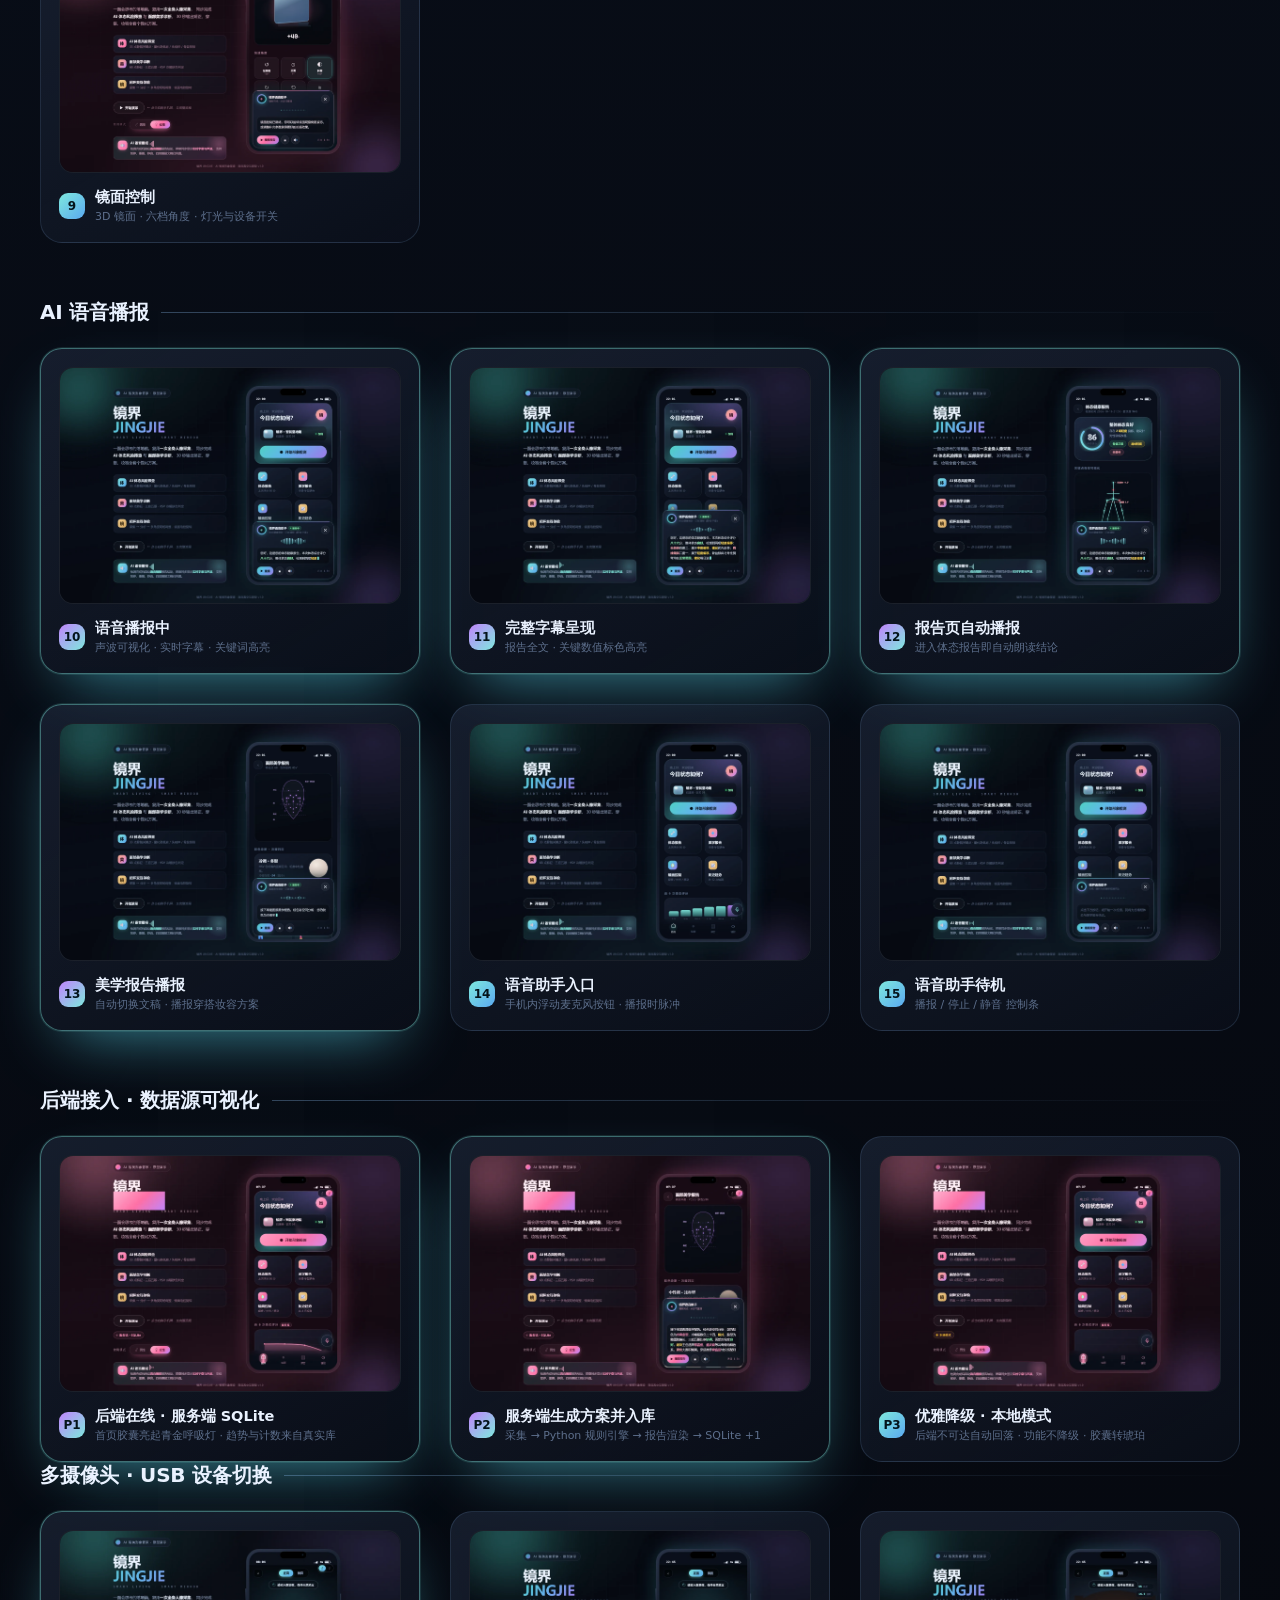
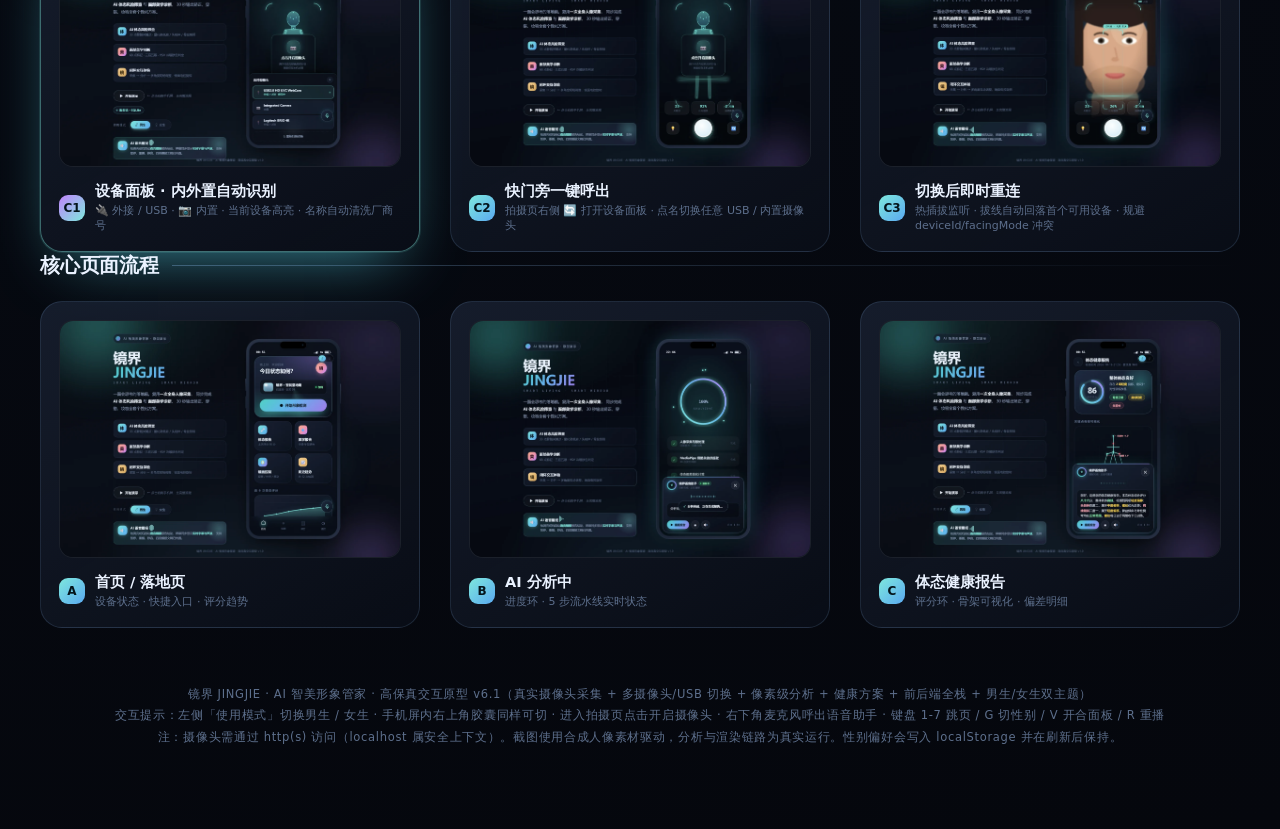
==== commit 2adea3d1: "feat(camera): 支持多摄像头 / USB 设备切换 拍摄页新增设备选择面板，可枚举并点名切换任意视频输入设备 （内置摄像头 + 外接 USB），并处理热插拔与常见兼容陷阱。  cam-ui" ====
--- a/gallery.html
+++ b/gallery.html
@@ -199,6 +199,21 @@
 </div>
 
 <div class="sec">
+  <h2>多摄像头 · USB 设备切换</h2>
+  <div class="ln"></div>
+</div>
+<div class="grid">
+  <div class="item hot"><div class="shot"><img src="shots/63_cam_panel.webp" alt="摄像头设备面板"></div>
+    <div class="cap"><div class="num">C1</div><div><div class="t">设备面板 · 内外置自动识别</div><div class="d">🔌 外接 / USB · 📷 内置 · 当前设备高亮 · 名称自动清洗厂商号</div></div></div></div>
+
+  <div class="item"><div class="shot"><img src="shots/02_capture_idle.webp" alt="拍摄页"></div>
+    <div class="cap"><div class="num">C2</div><div><div class="t">快门旁一键呼出</div><div class="d">拍摄页右侧 🔄 打开设备面板 · 点名切换任意 USB / 内置摄像头</div></div></div></div>
+
+  <div class="item"><div class="shot"><img src="shots/03_capture_live.webp" alt="实时取景"></div>
+    <div class="cap"><div class="num">C3</div><div><div class="t">切换后即时重连</div><div class="d">热插拔监听 · 拔线自动回落首个可用设备 · 规避 deviceId/facingMode 冲突</div></div></div></div>
+</div>
+
+<div class="sec">
   <h2>核心页面流程</h2>
   <div class="ln"></div>
 </div>
@@ -213,7 +228,7 @@
     <div class="cap"><div class="num">C</div><div><div class="t">体态健康报告</div><div class="d">评分环 · 骨架可视化 · 偏差明细</div></div></div></div>
 </div>
 
-<footer>镜界 JINGJIE · AI 智美形象管家 · 高保真交互原型 v4.0（真实摄像头采集 + 像素级分析 + 健康方案 + 男生/女生双主题）<br>
+<footer>镜界 JINGJIE · AI 智美形象管家 · 高保真交互原型 v6.1（真实摄像头采集 + 多摄像头/USB 切换 + 像素级分析 + 健康方案 + 前后端全栈 + 男生/女生双主题）<br>
 交互提示：左侧「使用模式」切换男生 / 女生 · 手机屏内右上角胶囊同样可切 · 进入拍摄页点击开启摄像头 · 右下角麦克风呼出语音助手 · 键盘 1-7 跳页 / G 切性别 / V 开合面板 / R 重播<br>
 注：摄像头需通过 http(s) 访问（localhost 属安全上下文）。截图使用合成人像素材驱动，分析与渲染链路为真实运行。性别偏好会写入 localStorage 并在刷新后保持。</footer>
 </body>
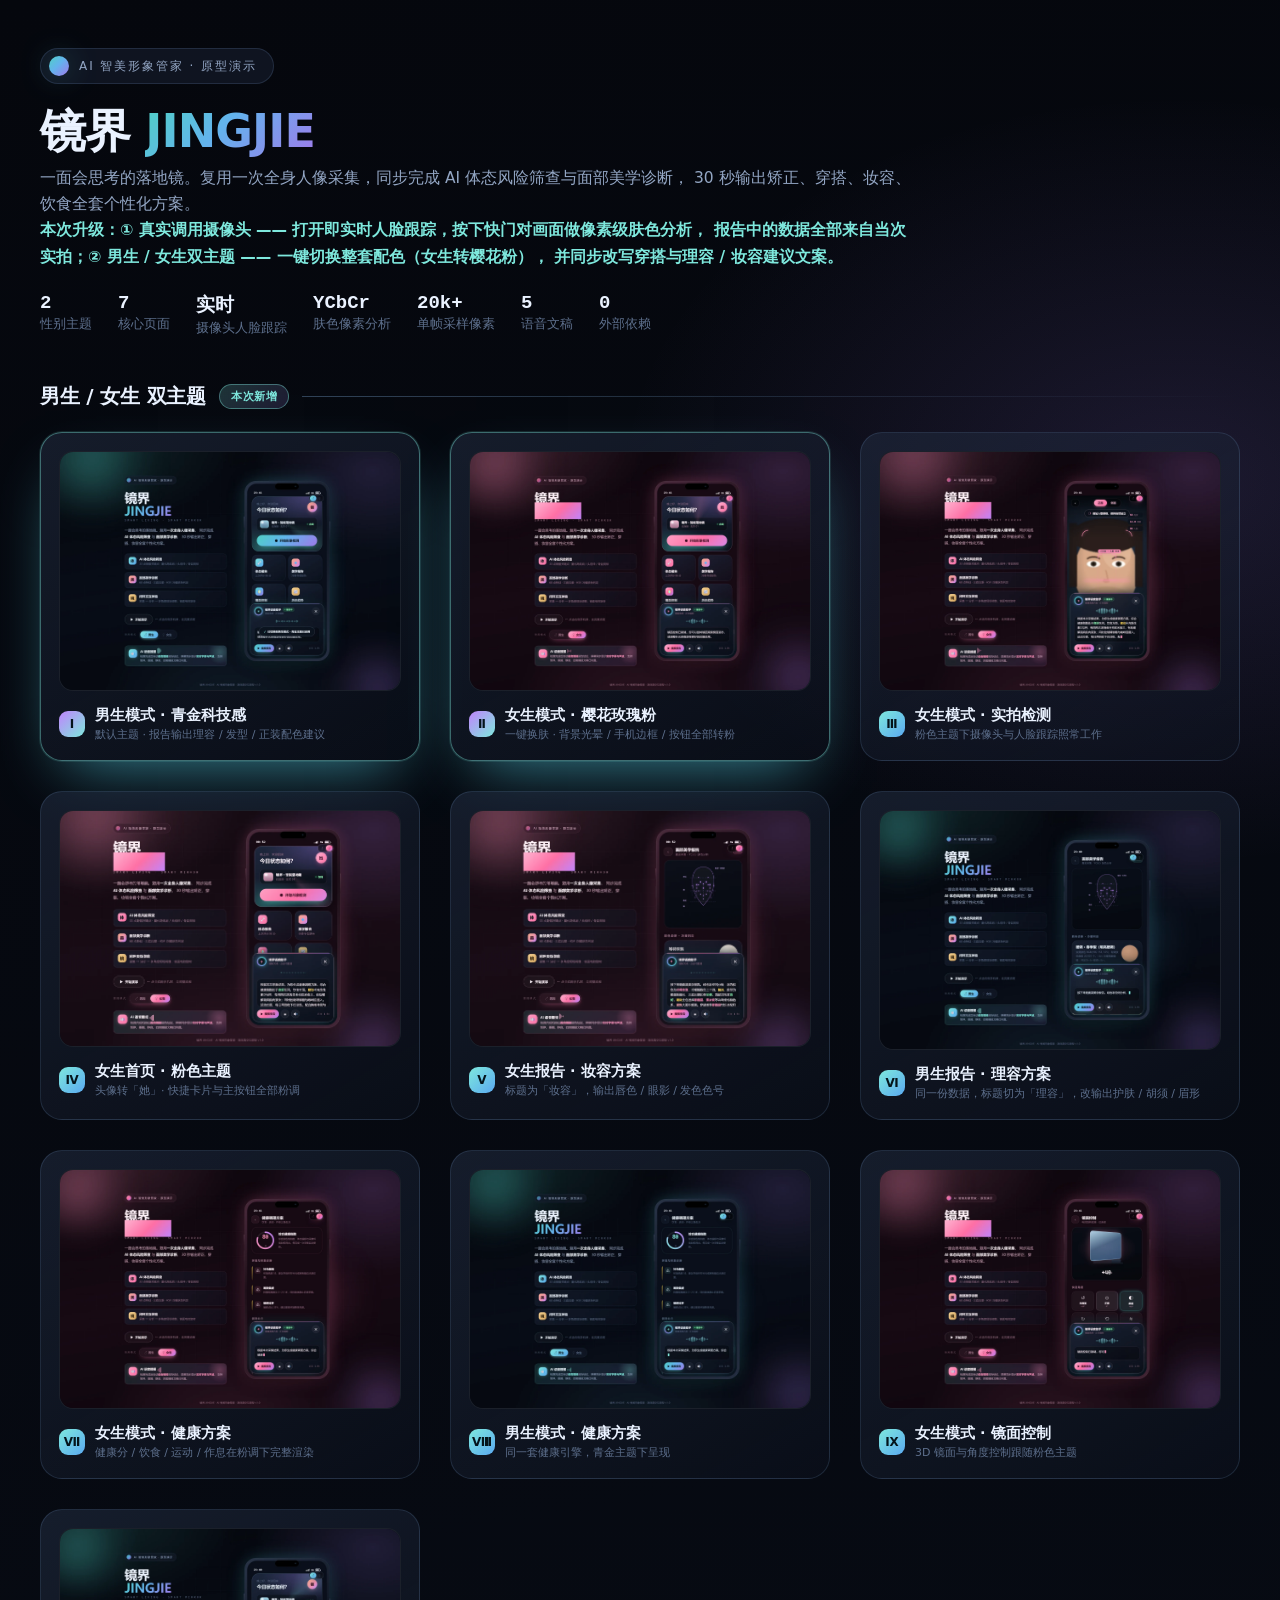
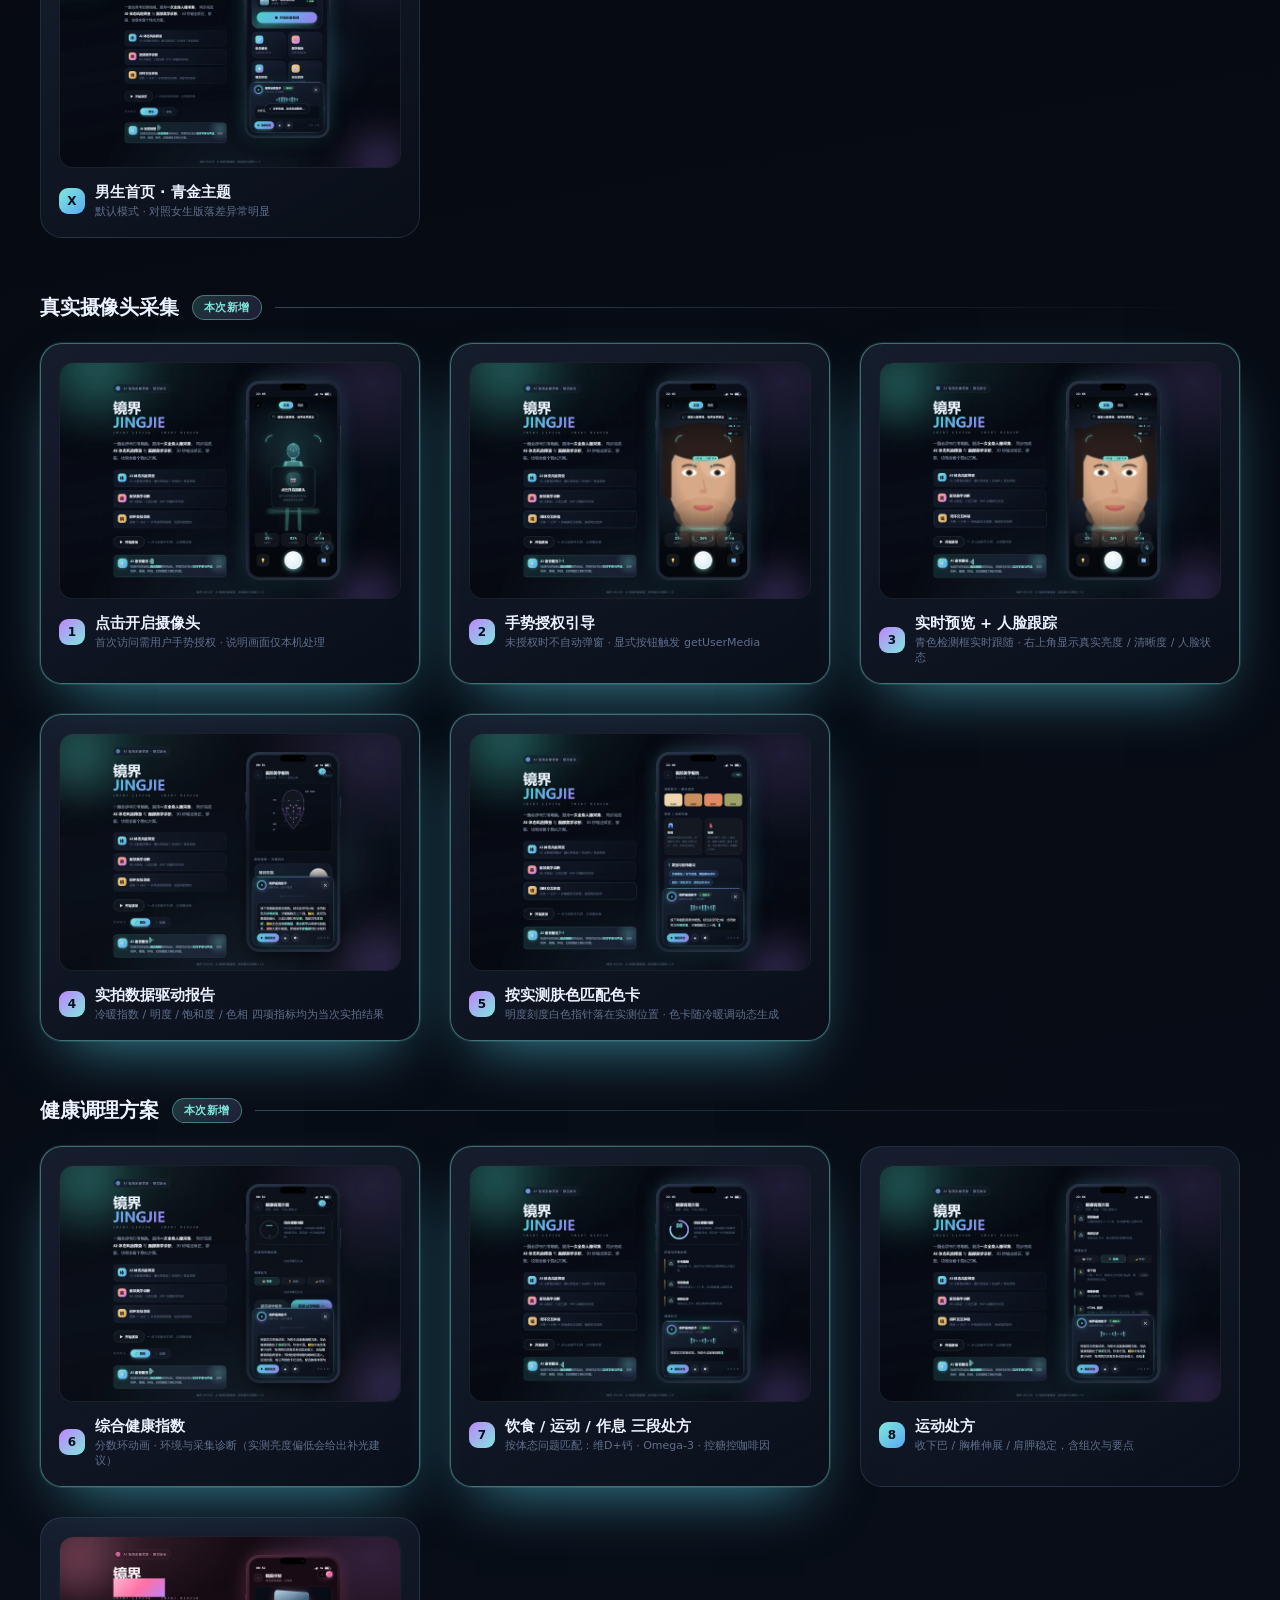
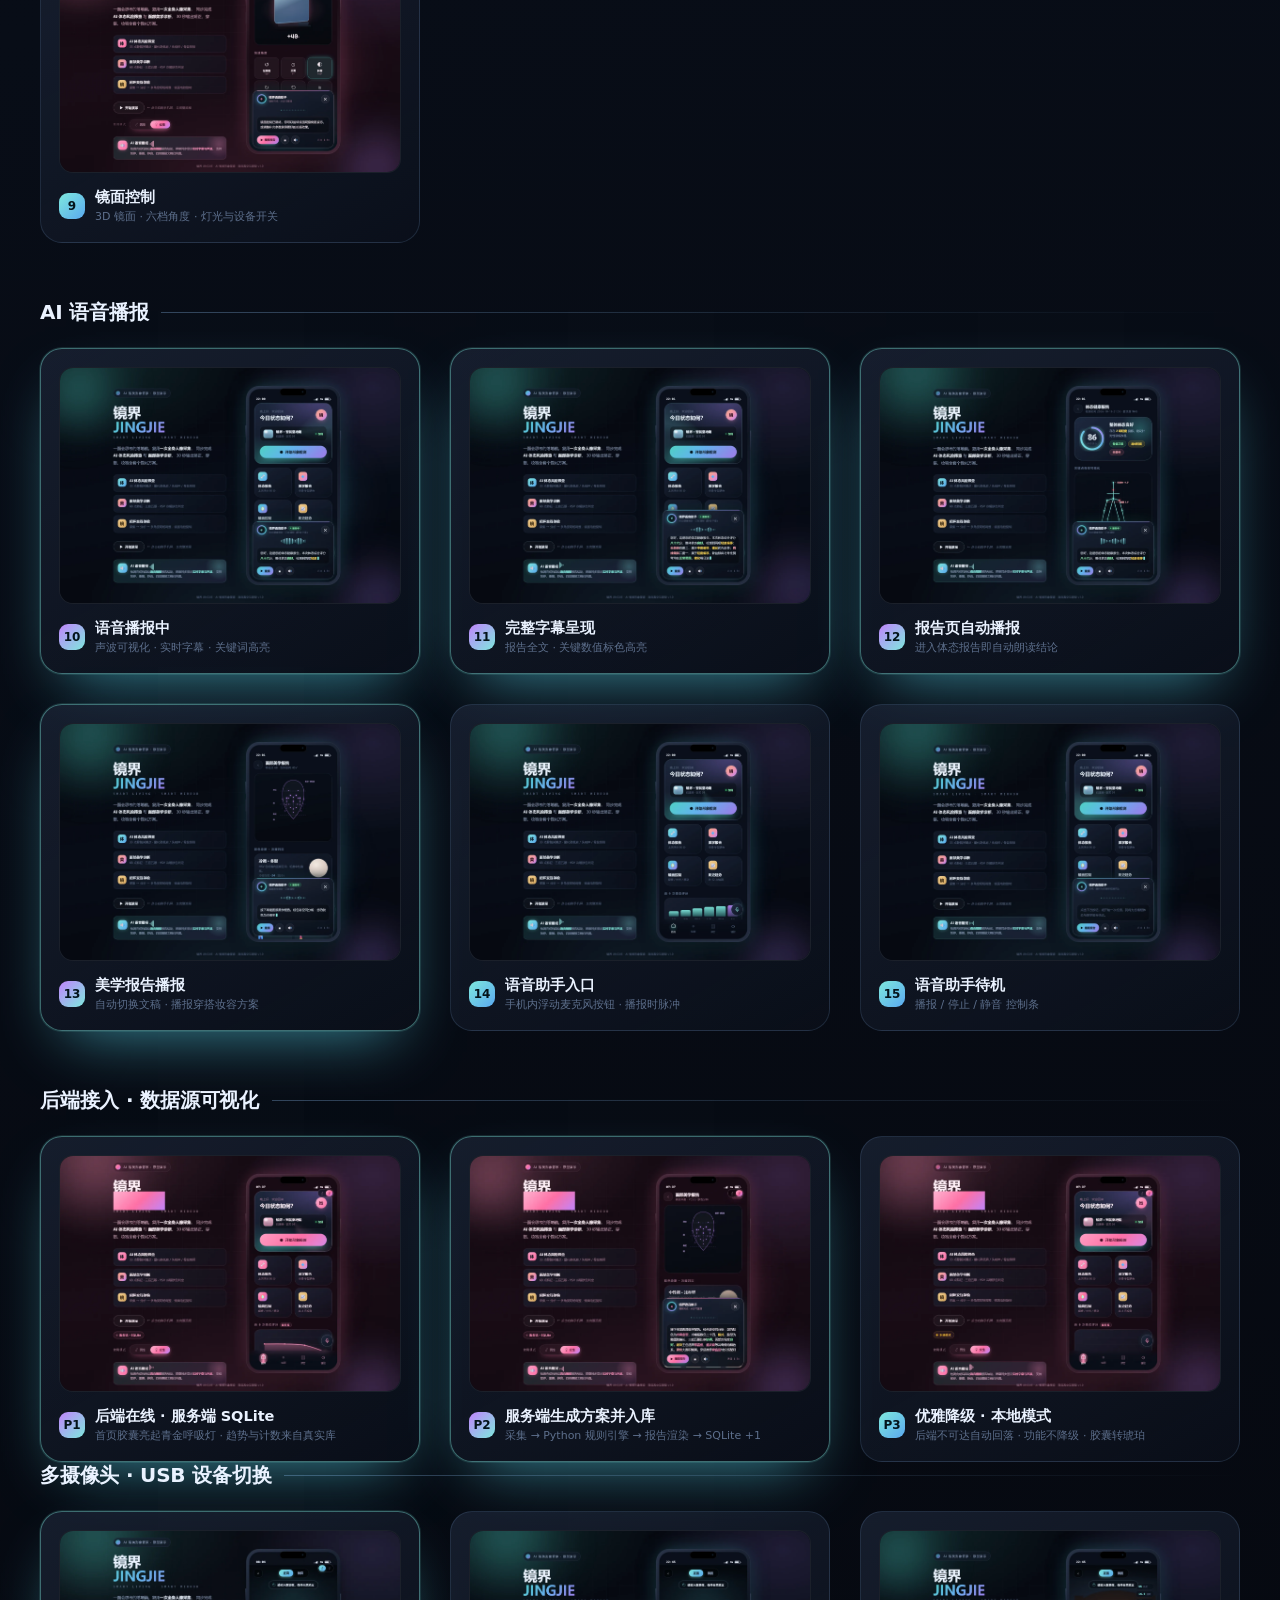
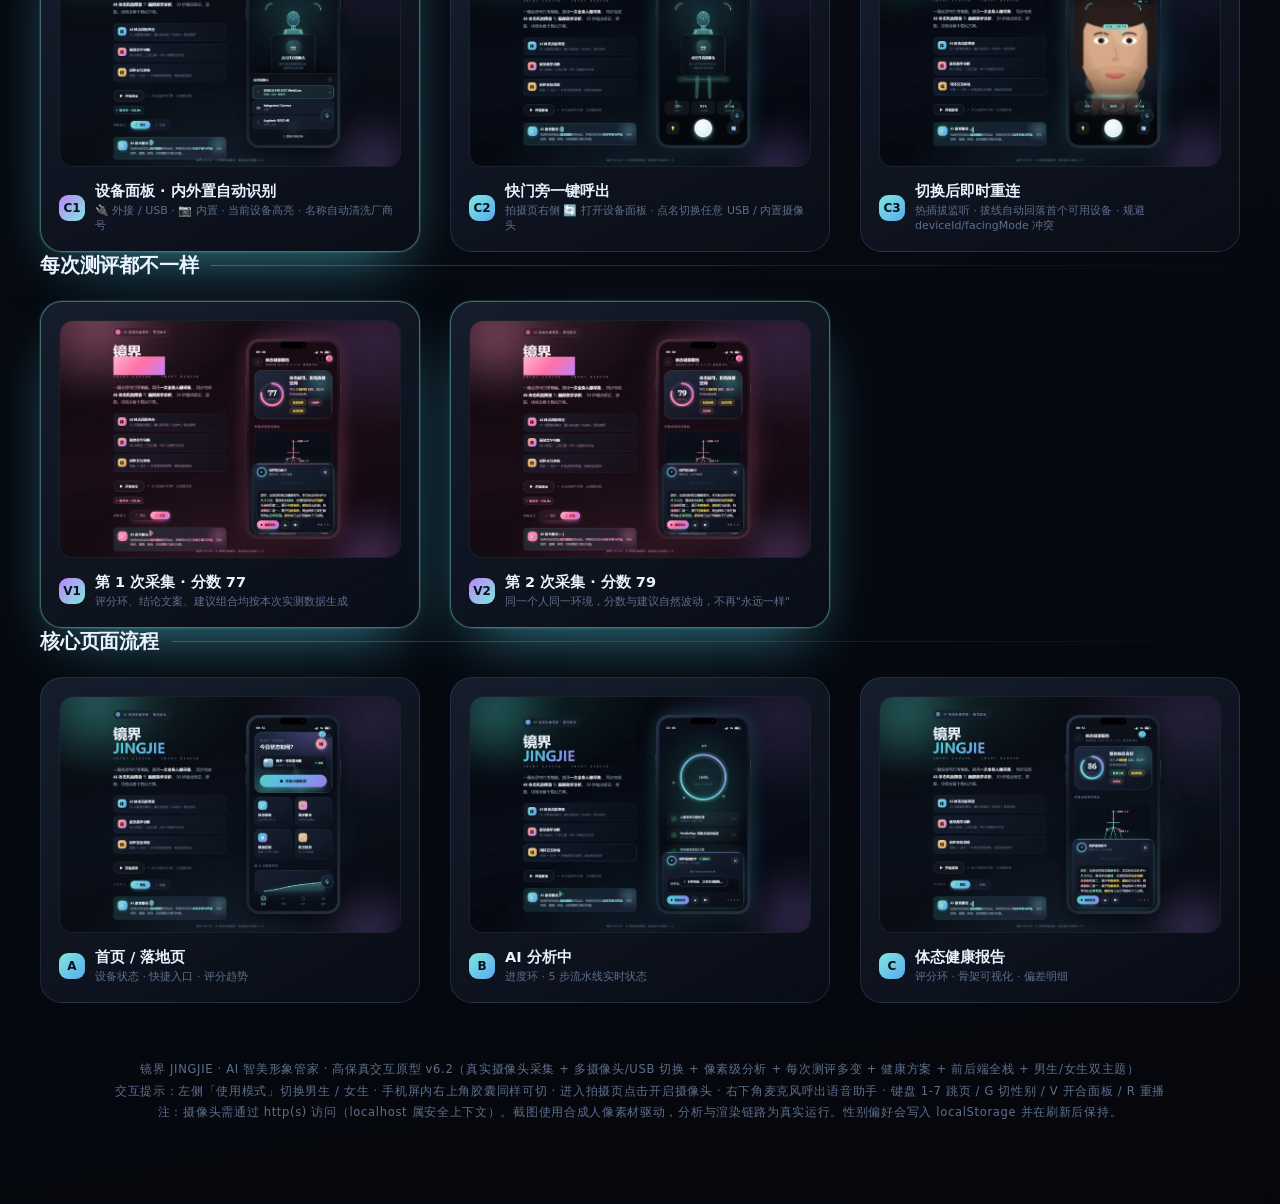
==== commit 971f2d8f: "feat(variance): 评测变化引擎——每次测评分数/建议不同且可复现（v6.2） 问题：每次测评结果完全一致（分数恒为 86、健康分与建议列表雷同）， 看起来像写死的假数据，缺乏"真实测量"" ====
--- a/gallery.html
+++ b/gallery.html
@@ -214,6 +214,18 @@
 </div>
 
 <div class="sec">
+  <h2>每次测评都不一样</h2>
+  <div class="ln"></div>
+</div>
+<div class="grid">
+  <div class="item hot"><div class="shot"><img src="shots/64_variance_1.webp" alt="第一次测评"></div>
+    <div class="cap"><div class="num">V1</div><div><div class="t">第 1 次采集 · 分数 77</div><div class="d">评分环、结论文案、建议组合均按本次实测数据生成</div></div></div></div>
+
+  <div class="item hot"><div class="shot"><img src="shots/64_variance_2.webp" alt="第二次测评"></div>
+    <div class="cap"><div class="num">V2</div><div><div class="t">第 2 次采集 · 分数 79</div><div class="d">同一个人同一环境，分数与建议自然波动，不再"永远一样"</div></div></div></div>
+</div>
+
+<div class="sec">
   <h2>核心页面流程</h2>
   <div class="ln"></div>
 </div>
@@ -228,7 +240,7 @@
     <div class="cap"><div class="num">C</div><div><div class="t">体态健康报告</div><div class="d">评分环 · 骨架可视化 · 偏差明细</div></div></div></div>
 </div>
 
-<footer>镜界 JINGJIE · AI 智美形象管家 · 高保真交互原型 v6.1（真实摄像头采集 + 多摄像头/USB 切换 + 像素级分析 + 健康方案 + 前后端全栈 + 男生/女生双主题）<br>
+<footer>镜界 JINGJIE · AI 智美形象管家 · 高保真交互原型 v6.2（真实摄像头采集 + 多摄像头/USB 切换 + 像素级分析 + 每次测评多变 + 健康方案 + 前后端全栈 + 男生/女生双主题）<br>
 交互提示：左侧「使用模式」切换男生 / 女生 · 手机屏内右上角胶囊同样可切 · 进入拍摄页点击开启摄像头 · 右下角麦克风呼出语音助手 · 键盘 1-7 跳页 / G 切性别 / V 开合面板 / R 重播<br>
 注：摄像头需通过 http(s) 访问（localhost 属安全上下文）。截图使用合成人像素材驱动，分析与渲染链路为真实运行。性别偏好会写入 localStorage 并在刷新后保持。</footer>
 </body>
